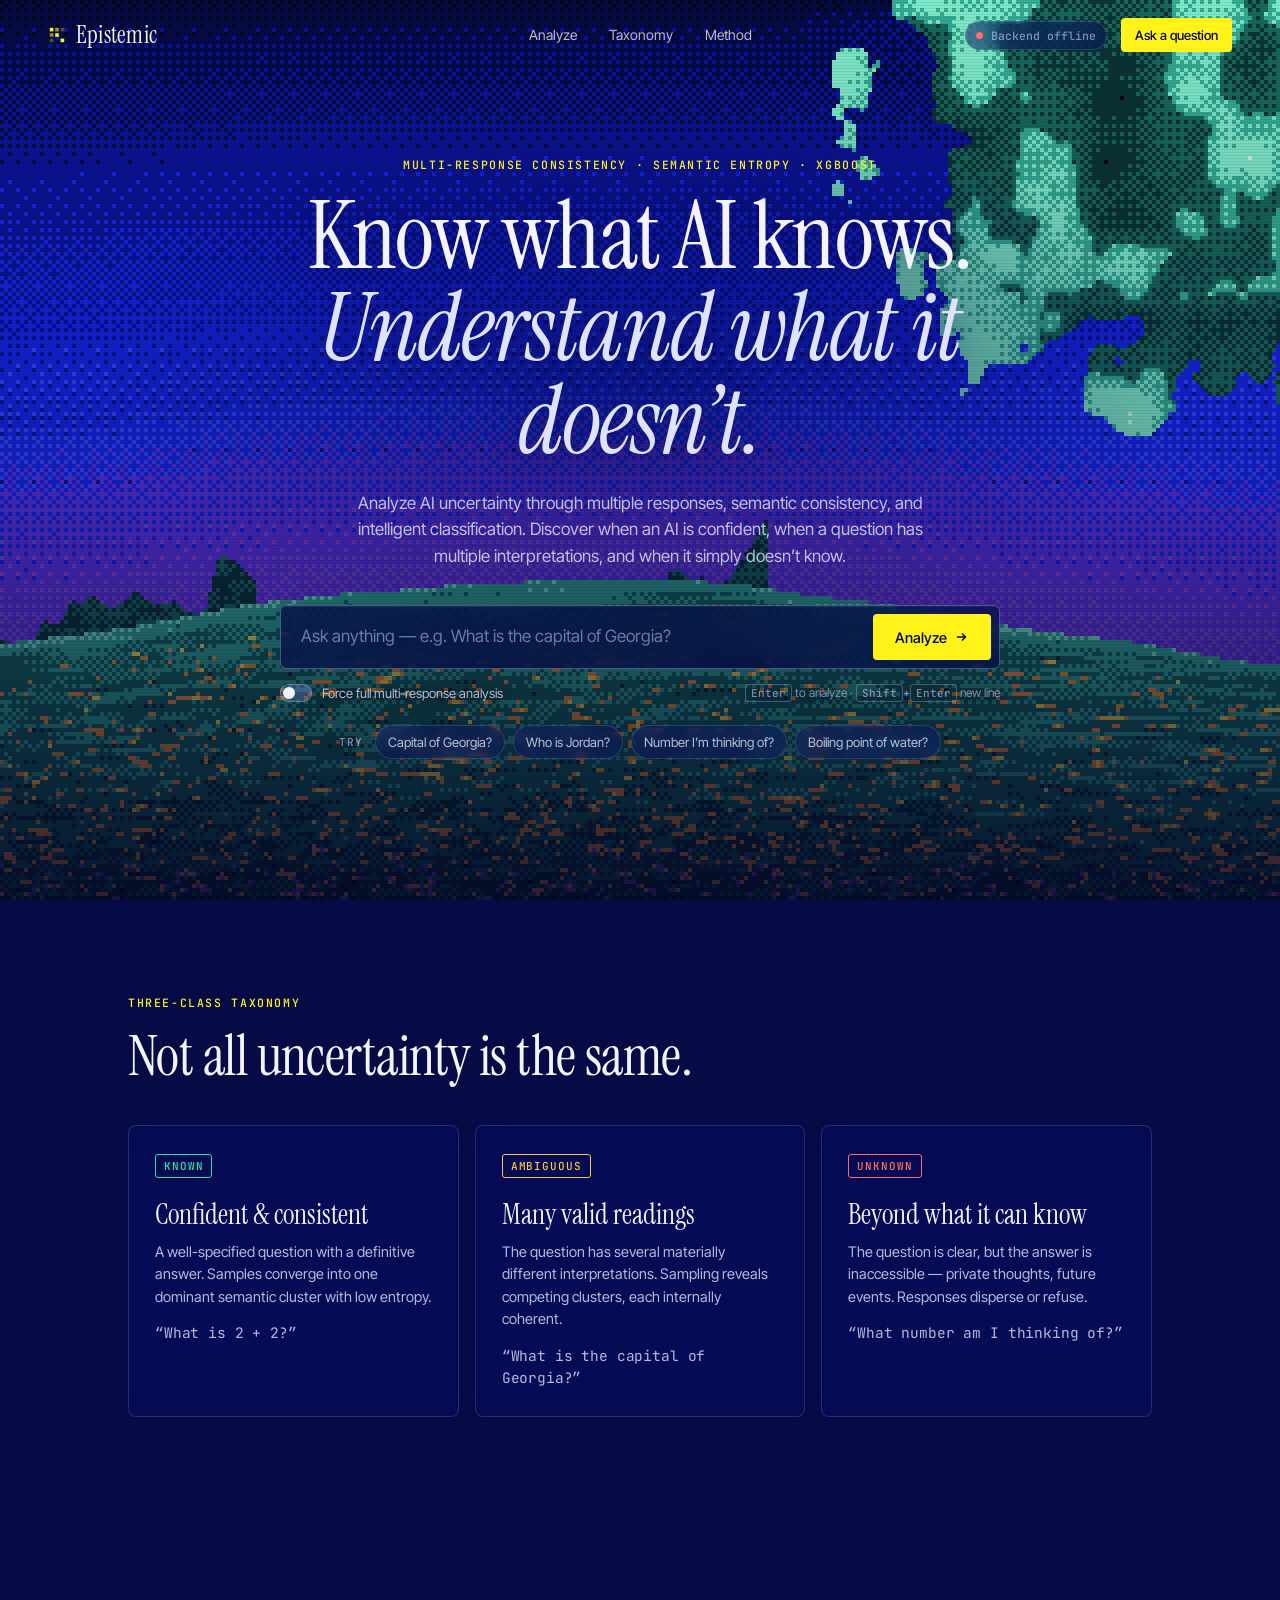
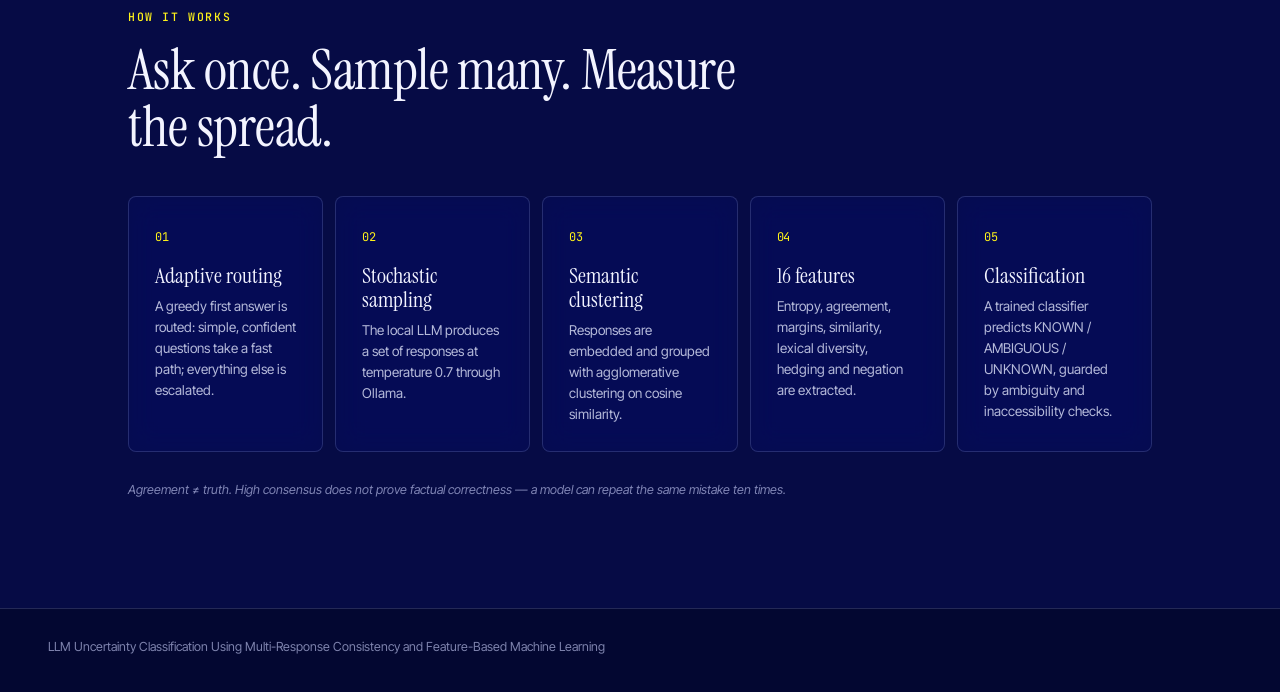
==== webapp/static/index.html @ 3a5dca8c "feat: integrate ML backend with interactive research UI Add a static frontend (webapp/static) and a " ====
<!doctype html>
<html lang="en">
<head>
  <meta charset="utf-8" />
  <meta name="viewport" content="width=device-width, initial-scale=1" />
  <title>Epistemic — LLM Uncertainty Lab</title>
  <meta name="description" content="Classify LLM answers as KNOWN, AMBIGUOUS or UNKNOWN using multi-response consistency and feature-based machine learning." />
  <link rel="preconnect" href="https://fonts.googleapis.com" />
  <link rel="preconnect" href="https://fonts.gstatic.com" crossorigin />
  <link href="https://fonts.googleapis.com/css2?family=Instrument+Serif:ital@0;1&family=Inter+Tight:wght@400;500;600&family=JetBrains+Mono:wght@400;500&display=swap" rel="stylesheet" />
  <link rel="stylesheet" href="styles.css" />
</head>
<body>
  <canvas id="scene" aria-hidden="true"></canvas>
  <div class="scanlines" aria-hidden="true"></div>

  <div class="cursor" aria-hidden="true"><div class="cursor-ring"></div><div class="cursor-dot"></div></div>

  <header class="nav" data-reveal>
    <a class="brand" href="#top" aria-label="Epistemic home">
      <svg viewBox="0 0 20 20" width="18" height="18" aria-hidden="true"><rect x="2" y="2" width="4" height="4"/><rect x="8" y="2" width="4" height="4" opacity=".6"/><rect x="14" y="2" width="4" height="4" opacity=".3"/><rect x="2" y="8" width="4" height="4" opacity=".6"/><rect x="8" y="8" width="4" height="4"/><rect x="2" y="14" width="4" height="4" opacity=".3"/><rect x="14" y="14" width="4" height="4"/></svg>
      Epistemic
    </a>
    <nav class="nav-links" aria-label="Primary">
      <a href="#analyze">Analyze</a>
      <a href="#taxonomy">Taxonomy</a>
      <a href="#method">Method</a>
    </nav>
    <div class="nav-right">
      <span class="status" id="status" role="status" title="Backend status">
        <i class="status-dot"></i><span class="status-text">Checking backend…</span>
      </span>
      <a class="btn btn-yellow btn-sm magnetic" href="#analyze">Ask a question</a>
    </div>
  </header>

  <main id="top">
    <!-- HERO / INPUT -->
    <section class="hero" id="analyze">
      <p class="eyebrow" data-reveal>Multi-response consistency · Semantic entropy · XGBoost</p>
      <h1 class="headline" aria-label="Know what AI knows. Understand what it doesn't.">
        <span class="line"><span class="word">Know</span> <span class="word">what</span> <span class="word">AI</span> <span class="word">knows.</span></span>
        <span class="line"><em class="word">Understand</em> <em class="word">what</em> <em class="word">it</em> <em class="word">doesn’t.</em></span>
      </h1>
      <p class="lede" data-reveal>
        Analyze AI uncertainty through multiple responses, semantic consistency, and intelligent classification.
        Discover when an AI is confident, when a question has multiple interpretations, and when it simply doesn’t know.
      </p>

      <form class="ask" id="ask-form" data-reveal autocomplete="off" novalidate>
        <label for="question" class="sr-only">Your question</label>
        <div class="ask-field">
          <textarea id="question" name="question" rows="1" maxlength="2000"
            placeholder="Ask anything — e.g. What is the capital of Georgia?" required></textarea>
          <button class="btn btn-yellow btn-ask magnetic" id="submit" type="submit">
            <span class="btn-label">Analyze</span>
            <svg viewBox="0 0 16 16" width="14" height="14" aria-hidden="true"><path d="M3 8h9M8.5 4.5 12 8l-3.5 3.5" fill="none" stroke="currentColor" stroke-width="1.6" stroke-linecap="square"/></svg>
          </button>
        </div>
        <div class="ask-meta">
          <label class="toggle" title="Bypass the adaptive fast path and always sample the full response set">
            <input type="checkbox" id="force-multi" />
            <span class="toggle-track"><span class="toggle-thumb"></span></span>
            <span>Force full multi-response analysis</span>
          </label>
          <span class="hint"><kbd>Enter</kbd> to analyze · <kbd>Shift</kbd>+<kbd>Enter</kbd> new line</span>
        </div>
        <div class="examples" aria-label="Example questions">
          <span class="examples-label">Try</span>
          <button type="button" class="chip" data-q="What is the capital of Georgia?">Capital of Georgia?</button>
          <button type="button" class="chip" data-q="Who is Jordan?">Who is Jordan?</button>
          <button type="button" class="chip" data-q="What number am I thinking of right now?">Number I’m thinking of?</button>
          <button type="button" class="chip" data-q="What is the boiling point of water at sea level in Celsius?">Boiling point of water?</button>
        </div>
      </form>
    </section>

    <!-- ANALYSIS STAGE (loading / error / results) -->
    <section class="stage" id="stage" aria-live="polite" hidden>
      <!-- Loading -->
      <div class="panel loading" id="loading" hidden>
        <div class="loading-head">
          <div class="pixel-loader" aria-hidden="true"><i></i><i></i><i></i><i></i><i></i><i></i><i></i><i></i><i></i></div>
          <div>
            <p class="mono small muted">Running pipeline</p>
            <p class="loading-q" id="loading-q"></p>
          </div>
          <p class="timer mono" id="timer">0.0s</p>
        </div>
        <ol class="steps" id="steps">
          <li>Generating responses</li>
          <li>Analyzing semantic consistency</li>
          <li>Identifying response clusters</li>
          <li>Evaluating uncertainty</li>
        </ol>
        <p class="mono small muted note">These stages are illustrative — the backend runs the whole pipeline as a single request and reports back once it finishes.</p>
      </div>

      <!-- Error -->
      <div class="panel error" id="error" hidden role="alert">
        <p class="eyebrow coral">Pipeline could not complete</p>
        <h3 id="error-title">Something went wrong</h3>
        <pre class="error-msg mono" id="error-msg"></pre>
        <p class="muted small" id="error-help"></p>
        <button class="btn btn-ghost" id="error-retry" type="button">Try again</button>
      </div>

      <!-- Results -->
      <div class="results" id="results" hidden></div>
    </section>

    <!-- TAXONOMY -->
    <section class="section" id="taxonomy">
      <header class="section-head" data-reveal>
        <p class="eyebrow">Three-class taxonomy</p>
        <h2>Not all uncertainty is the same.</h2>
      </header>
      <div class="tax-grid">
        <article class="card tax tax-known" data-reveal>
          <span class="badge">KNOWN</span>
          <h3>Confident & consistent</h3>
          <p>A well-specified question with a definitive answer. Samples converge into one dominant semantic cluster with low entropy.</p>
          <p class="mono small muted">“What is 2 + 2?”</p>
        </article>
        <article class="card tax tax-ambiguous" data-reveal>
          <span class="badge">AMBIGUOUS</span>
          <h3>Many valid readings</h3>
          <p>The question has several materially different interpretations. Sampling reveals competing clusters, each internally coherent.</p>
          <p class="mono small muted">“What is the capital of Georgia?”</p>
        </article>
        <article class="card tax tax-unknown" data-reveal>
          <span class="badge">UNKNOWN</span>
          <h3>Beyond what it can know</h3>
          <p>The question is clear, but the answer is inaccessible — private thoughts, future events. Responses disperse or refuse.</p>
          <p class="mono small muted">“What number am I thinking of?”</p>
        </article>
      </div>
    </section>

    <!-- METHOD -->
    <section class="section" id="method">
      <header class="section-head" data-reveal>
        <p class="eyebrow">How it works</p>
        <h2>Ask once. Sample many. Measure the spread.</h2>
      </header>
      <ol class="method">
        <li class="card" data-reveal><span class="mono n">01</span><h3>Adaptive routing</h3><p>A greedy first answer is routed: simple, confident questions take a fast path; everything else is escalated.</p></li>
        <li class="card" data-reveal><span class="mono n">02</span><h3>Stochastic sampling</h3><p>The local LLM produces a set of responses at temperature 0.7 through Ollama.</p></li>
        <li class="card" data-reveal><span class="mono n">03</span><h3>Semantic clustering</h3><p>Responses are embedded and grouped with agglomerative clustering on cosine similarity.</p></li>
        <li class="card" data-reveal><span class="mono n">04</span><h3>16 features</h3><p>Entropy, agreement, margins, similarity, lexical diversity, hedging and negation are extracted.</p></li>
        <li class="card" data-reveal><span class="mono n">05</span><h3>Classification</h3><p>A trained classifier predicts KNOWN / AMBIGUOUS / UNKNOWN, guarded by ambiguity and inaccessibility checks.</p></li>
      </ol>
      <p class="caveat muted small" data-reveal>Agreement ≠ truth. High consensus does not prove factual correctness — a model can repeat the same mistake ten times.</p>
    </section>
  </main>

  <footer class="footer">
    <span>LLM Uncertainty Classification Using Multi-Response Consistency and Feature-Based Machine Learning</span>
    <span class="mono small" id="footer-model"></span>
  </footer>

  <template id="tpl-response">
    <article class="card response">
      <header>
        <span class="mono small r-idx"></span>
        <span class="r-tags"></span>
        <span class="mono small muted r-meta"></span>
      </header>
      <p class="r-text"></p>
    </article>
  </template>

  <script src="app.js" defer></script>
</body>
</html>
---- webapp/static/styles.css ----
/* ==========================================================================
   Epistemic — electric-blue / dithered UI for the uncertainty pipeline
   ========================================================================== */
:root {
  --navy-950: #030526;
  --navy-900: #060b45;
  --navy-800: #0a128a;
  --blue: #1626e6;
  --blue-bright: #3447ff;
  --violet: #5a33e0;
  --yellow: #fff31a;
  --yellow-deep: #e9dc00;
  --ink: #f3f4ff;
  --ink-soft: rgba(232, 236, 255, 0.78);
  --muted: rgba(208, 214, 255, 0.6);
  --line: rgba(190, 200, 255, 0.18);
  --line-strong: rgba(190, 200, 255, 0.34);
  --glass: rgba(8, 14, 92, 0.48);
  --glass-strong: rgba(6, 10, 70, 0.72);

  --known: #2fe3a1;
  --ambiguous: #ffc53d;
  --unknown: #ff6f61;

  --serif: "Instrument Serif", "Iowan Old Style", Georgia, serif;
  --sans: "Inter Tight", ui-sans-serif, system-ui, -apple-system, sans-serif;
  --mono: "JetBrains Mono", ui-monospace, SFMono-Regular, Menlo, monospace;

  --ease: cubic-bezier(0.22, 1, 0.36, 1);
  --radius: 4px;
  --gutter: clamp(16px, 4vw, 48px);
  --maxw: 1120px;
}

*, *::before, *::after { box-sizing: border-box; }
html { scroll-behavior: smooth; -webkit-text-size-adjust: 100%; }
body {
  margin: 0;
  min-height: 100vh;
  background: var(--navy-900);
  color: var(--ink);
  font: 400 16px/1.55 var(--sans);
  -webkit-font-smoothing: antialiased;
  overflow-x: hidden;
}
::selection { background: var(--yellow); color: var(--navy-950); }
a { color: inherit; }
button { font: inherit; color: inherit; }
.sr-only { position: absolute; width: 1px; height: 1px; overflow: hidden; clip: rect(0 0 0 0); white-space: nowrap; }
.mono { font-family: var(--mono); letter-spacing: -0.01em; }
.small { font-size: 12.5px; }
.muted { color: var(--muted); }
kbd { font: 500 11px var(--mono); padding: 1px 5px; border: 1px solid var(--line-strong); border-radius: 3px; }
:focus-visible { outline: 2px solid var(--yellow); outline-offset: 3px; }

/* ---------- Background scene ---------- */
#scene {
  position: fixed; inset: 0; width: 100%; height: 100%;
  z-index: -2; image-rendering: pixelated; image-rendering: crisp-edges;
  background: var(--navy-900);
}
.scanlines {
  position: fixed; inset: 0; z-index: -1; pointer-events: none;
  background:
    radial-gradient(ellipse 60% 45% at 50% 42%, rgba(4, 7, 60, 0.42), transparent 70%),
    linear-gradient(180deg, rgba(3, 5, 38, 0) 0%, rgba(3, 5, 38, 0.25) 55%, rgba(3, 5, 38, 0.82) 100%),
    repeating-linear-gradient(0deg, rgba(0, 0, 0, 0.07) 0 1px, transparent 1px 3px);
}

/* ---------- Nav ---------- */
.nav {
  position: sticky; top: 0; z-index: 20;
  display: grid; grid-template-columns: 1fr auto 1fr; align-items: center; gap: 16px;
  padding: 18px var(--gutter);
  transition: background 0.4s var(--ease), backdrop-filter 0.4s var(--ease), border-color 0.4s;
  border-bottom: 1px solid transparent;
}
.nav.scrolled { background: rgba(5, 9, 60, 0.6); backdrop-filter: blur(14px) saturate(1.2); border-color: var(--line); }
.brand { display: inline-flex; align-items: center; gap: 10px; font: 400 24px/1 var(--serif); text-decoration: none; letter-spacing: 0.01em; }
.brand svg { fill: var(--yellow); }
.nav-links { display: flex; gap: 32px; font-size: 14px; }
.nav-links a { position: relative; text-decoration: none; color: var(--ink-soft); padding: 4px 0; transition: color 0.25s; }
.nav-links a::after {
  content: ""; position: absolute; left: 0; right: 0; bottom: -2px; height: 1px; background: var(--yellow);
  transform: scaleX(0); transform-origin: right; transition: transform 0.45s var(--ease);
}
.nav-links a:hover { color: var(--ink); }
.nav-links a:hover::after { transform: scaleX(1); transform-origin: left; }
.nav-right { display: flex; justify-content: flex-end; align-items: center; gap: 14px; }

.status { display: inline-flex; align-items: center; gap: 8px; font: 500 11.5px var(--mono); color: var(--muted); padding: 6px 10px; border: 1px solid var(--line); border-radius: 999px; background: var(--glass); backdrop-filter: blur(8px); white-space: nowrap; }
.status-dot { width: 7px; height: 7px; border-radius: 50%; background: var(--muted); box-shadow: 0 0 0 0 currentColor; }
.status.ok .status-dot { background: var(--known); animation: pulse 2.4s infinite; color: var(--known); }
.status.bad .status-dot { background: var(--unknown); }
.status.ok { color: var(--ink-soft); }
@keyframes pulse { 0% { box-shadow: 0 0 0 0 rgba(47, 227, 161, 0.55); } 70%, 100% { box-shadow: 0 0 0 7px rgba(47, 227, 161, 0); } }

/* ---------- Buttons ---------- */
.btn {
  --mx: 0px; --my: 0px;
  display: inline-flex; align-items: center; justify-content: center; gap: 8px;
  height: 44px; padding: 0 20px; border: 0; border-radius: var(--radius);
  font: 500 14.5px var(--sans); text-decoration: none; cursor: pointer; white-space: nowrap;
  transform: translate(var(--mx), var(--my));
  transition: transform 0.35s var(--ease), box-shadow 0.35s var(--ease), background 0.25s, filter 0.25s, color 0.25s;
}
.btn-sm { height: 34px; padding: 0 14px; font-size: 13px; }
.btn-yellow { background: var(--yellow); color: var(--navy-950); box-shadow: 0 0 0 0 rgba(255, 243, 26, 0); }
.btn-yellow:hover { box-shadow: 0 0 0 4px rgba(255, 243, 26, 0.16), 0 10px 40px -8px rgba(255, 243, 26, 0.55); filter: brightness(1.04); }
.btn-yellow:active { transform: translate(var(--mx), var(--my)) scale(0.97); filter: brightness(0.95); }
.btn-ghost { background: rgba(110, 120, 255, 0.28); color: var(--ink); border: 1px solid var(--line-strong); backdrop-filter: blur(6px); }
.btn-ghost:hover { background: rgba(130, 140, 255, 0.42); border-color: rgba(255, 255, 255, 0.5); }
.btn-ghost:active { transform: scale(0.97); }
.btn[disabled] { cursor: progress; filter: saturate(0.4) brightness(0.85); }
.btn svg { transition: transform 0.35s var(--ease); }
.btn:hover svg { transform: translateX(3px); }

/* ---------- Hero ---------- */
main { position: relative; }
.hero {
  min-height: calc(100svh - 72px);
  display: flex; flex-direction: column; align-items: center; justify-content: center;
  text-align: center; padding: 6vh var(--gutter) 12vh; scroll-margin-top: 80px;
  transition: min-height 0.8s var(--ease), padding 0.8s var(--ease);
}
.hero.compact { min-height: 0; padding-top: 5vh; padding-bottom: 32px; }
.eyebrow { font: 500 11.5px var(--mono); text-transform: uppercase; letter-spacing: 0.14em; color: var(--yellow); margin: 0 0 18px; }
.eyebrow.coral { color: var(--unknown); }
.headline {
  font: 400 clamp(44px, 7.4vw, 96px)/0.98 var(--serif);
  letter-spacing: -0.015em; margin: 0 0 22px; max-width: 17ch;
  text-shadow: 0 2px 30px rgba(3, 5, 60, 0.45);
}
.headline .line { display: block; }
.headline em { font-style: italic; color: #dfe3ff; }
.headline .word { display: inline-block; opacity: 0; transform: translateY(0.4em); filter: blur(8px); }
.ready .headline .word { animation: word-in 1s var(--ease) forwards; animation-delay: calc(var(--i) * 70ms + 120ms); }
@keyframes word-in { to { opacity: 1; transform: none; filter: blur(0); } }
.lede { max-width: 600px; margin: 0 auto 36px; color: var(--ink-soft); font-size: clamp(15px, 1.5vw, 17px); text-wrap: pretty; }

[data-reveal] { opacity: 0; transform: translateY(18px); transition: opacity 0.9s var(--ease), transform 0.9s var(--ease); }
[data-reveal].in { opacity: 1; transform: none; }

/* ---------- Ask form ---------- */
.ask { width: 100%; max-width: 720px; }
.ask-field {
  position: relative; display: flex; align-items: flex-end; gap: 8px;
  padding: 8px 8px 8px 20px;
  background: var(--glass-strong);
  border: 1px solid var(--line-strong); border-radius: 6px;
  backdrop-filter: blur(16px) saturate(1.3);
  box-shadow: 0 30px 80px -30px rgba(0, 0, 30, 0.8), inset 0 1px 0 rgba(255, 255, 255, 0.06);
  transition: border-color 0.35s var(--ease), box-shadow 0.45s var(--ease), transform 0.45s var(--ease);
}
.ask-field::before {
  content: ""; position: absolute; inset: -1px; border-radius: 7px; pointer-events: none;
  background: linear-gradient(120deg, rgba(255, 243, 26, 0.75), rgba(120, 140, 255, 0.5) 40%, transparent 70%);
  -webkit-mask: linear-gradient(#000 0 0) content-box, linear-gradient(#000 0 0); -webkit-mask-composite: xor; mask-composite: exclude;
  padding: 1px; opacity: 0; transition: opacity 0.45s var(--ease);
}
.ask-field:hover { border-color: rgba(220, 225, 255, 0.5); }
.ask-field:focus-within { border-color: transparent; box-shadow: 0 0 0 6px rgba(255, 243, 26, 0.08), 0 30px 90px -24px rgba(30, 50, 255, 0.7); }
.ask-field:focus-within::before { opacity: 1; }
.ask.busy .ask-field { transform: scale(0.985); }
.ask.busy .ask-field::before { opacity: 1; animation: sweep 1.6s linear infinite; background-size: 200% 100%; }
@keyframes sweep { to { background-position: -200% 0; } }

textarea#question {
  flex: 1; min-height: 44px; max-height: 200px; resize: none; padding: 11px 0;
  background: transparent; border: 0; outline: none; color: var(--ink);
  font: 400 17px/1.4 var(--sans); text-align: left;
}
textarea#question::placeholder { color: rgba(210, 216, 255, 0.5); }
textarea#question:focus-visible { outline: none; }
.btn-ask { height: 46px; padding: 0 22px; flex-shrink: 0; }
.btn-ask.loading .btn-label::after { content: "…"; }

.ask-meta, .examples { text-shadow: 0 1px 8px rgba(3, 5, 38, 0.9); }
.ask-meta { display: flex; justify-content: space-between; align-items: center; gap: 16px; margin-top: 14px; font-size: 13px; color: var(--muted); flex-wrap: wrap; }
.hint { font-size: 12px; }
.toggle { display: inline-flex; align-items: center; gap: 10px; cursor: pointer; user-select: none; color: var(--ink-soft); }
.toggle input { position: absolute; opacity: 0; pointer-events: none; }
.toggle-track { width: 32px; height: 18px; border-radius: 999px; background: rgba(150, 160, 255, 0.25); border: 1px solid var(--line-strong); position: relative; transition: background 0.3s; }
.toggle-thumb { position: absolute; top: 2px; left: 2px; width: 12px; height: 12px; border-radius: 50%; background: var(--ink); transition: transform 0.35s var(--ease), background 0.3s; }
.toggle input:checked + .toggle-track { background: rgba(255, 243, 26, 0.3); }
.toggle input:checked + .toggle-track .toggle-thumb { transform: translateX(14px); background: var(--yellow); }
.toggle input:focus-visible + .toggle-track { outline: 2px solid var(--yellow); outline-offset: 2px; }

.examples { display: flex; flex-wrap: wrap; gap: 8px; justify-content: center; align-items: center; margin-top: 22px; }
.examples-label { font: 500 11px var(--mono); text-transform: uppercase; letter-spacing: 0.12em; color: var(--muted); margin-right: 4px; }
.chip {
  border: 1px solid var(--line); background: rgba(10, 18, 110, 0.4); color: var(--ink-soft);
  padding: 6px 12px; border-radius: 999px; font-size: 13px; cursor: pointer; backdrop-filter: blur(6px);
  transition: border-color 0.25s, background 0.25s, color 0.25s, transform 0.35s var(--ease);
}
.chip:hover { border-color: var(--yellow); color: var(--ink); background: rgba(255, 243, 26, 0.08); transform: translateY(-2px); }
.chip:active { transform: translateY(0) scale(0.97); }

/* ---------- Stage ---------- */
.stage { max-width: var(--maxw); margin: 0 auto; padding: 0 var(--gutter) 96px; scroll-margin-top: 90px; }
.panel {
  background: var(--glass-strong); border: 1px solid var(--line); border-radius: 8px;
  backdrop-filter: blur(18px) saturate(1.2); padding: clamp(20px, 3vw, 32px);
  animation: rise 0.7s var(--ease) both;
}
@keyframes rise { from { opacity: 0; transform: translateY(24px) scale(0.99); } to { opacity: 1; transform: none; } }

.loading-head { display: grid; grid-template-columns: auto 1fr auto; gap: 20px; align-items: center; }
.loading-head p { margin: 0; }
.loading-q { font: 400 clamp(20px, 2.4vw, 28px)/1.2 var(--serif); margin-top: 4px !important; overflow-wrap: anywhere; }
.timer { font-size: 20px; color: var(--yellow); font-variant-numeric: tabular-nums; }
.pixel-loader { display: grid; grid-template-columns: repeat(3, 10px); gap: 3px; }
.pixel-loader i { width: 10px; height: 10px; background: var(--yellow); animation: px 1.2s steps(2) infinite; }
.pixel-loader i:nth-child(2n) { animation-delay: 0.15s; background: var(--blue-bright); }
.pixel-loader i:nth-child(3n) { animation-delay: 0.3s; }
.pixel-loader i:nth-child(5) { animation-delay: 0.45s; background: var(--ink); }
@keyframes px { 0%, 100% { opacity: 1; } 50% { opacity: 0.15; } }
.steps { list-style: none; padding: 0; margin: 28px 0 18px; display: grid; gap: 10px; counter-reset: s; }
.steps li {
  position: relative; display: flex; align-items: center; gap: 12px; padding: 12px 14px;
  border: 1px solid var(--line); border-radius: var(--radius); color: var(--muted); font-size: 14.5px;
  transition: color 0.4s, border-color 0.4s, background 0.4s;
  overflow: hidden;
}
.steps li::before { counter-increment: s; content: "0" counter(s); font: 500 11px var(--mono); color: var(--muted); }
.steps li.active { color: var(--ink); border-color: rgba(255, 243, 26, 0.45); background: rgba(255, 243, 26, 0.05); }
.steps li.active::after {
  content: ""; position: absolute; left: 0; bottom: 0; height: 2px; width: 40%;
  background: linear-gradient(90deg, transparent, var(--yellow), transparent); animation: scan 1.4s var(--ease) infinite;
}
.steps li.seen { color: var(--ink-soft); }
@keyframes scan { from { transform: translateX(-100%); } to { transform: translateX(260%); } }
.note { margin: 0; }

.error h3 { font: 400 32px/1.1 var(--serif); margin: 0 0 14px; }
.error-msg { white-space: pre-wrap; overflow-wrap: anywhere; background: rgba(255, 111, 97, 0.08); border: 1px solid rgba(255, 111, 97, 0.3); border-radius: var(--radius); padding: 14px; font-size: 13px; color: #ffd3ce; margin: 0 0 14px; }

/* ---------- Results ---------- */
.results { display: grid; gap: 18px; }
.results > * { animation: rise 0.8s var(--ease) both; animation-delay: calc(var(--d, 0) * 90ms); }
.card {
  position: relative; background: var(--glass); border: 1px solid var(--line); border-radius: 8px;
  backdrop-filter: blur(14px) saturate(1.2); padding: clamp(18px, 2.4vw, 26px);
  transition: transform 0.45s var(--ease), border-color 0.35s, background 0.35s, box-shadow 0.45s var(--ease);
}
.card:hover { transform: translateY(-3px); border-color: var(--line-strong); background: rgba(14, 22, 120, 0.55); box-shadow: 0 24px 60px -30px rgba(0, 0, 40, 0.9), 0 0 0 1px rgba(255, 255, 255, 0.02); }
.card h4, .block-title { font: 500 11.5px var(--mono); text-transform: uppercase; letter-spacing: 0.12em; color: var(--muted); margin: 0 0 14px; display: flex; justify-content: space-between; gap: 12px; }

.verdict {
  --c: var(--ink);
  display: grid; grid-template-columns: minmax(0, 1.25fr) minmax(0, 1fr); gap: 0; padding: 0; overflow: hidden;
  border-color: color-mix(in srgb, var(--c) 45%, transparent);
  background: linear-gradient(135deg, color-mix(in srgb, var(--c) 14%, rgba(6, 10, 70, 0.78)), rgba(6, 10, 70, 0.7) 60%);
}
.verdict:hover { border-color: color-mix(in srgb, var(--c) 75%, transparent); box-shadow: 0 30px 80px -40px color-mix(in srgb, var(--c) 60%, transparent); }
.verdict.KNOWN { --c: var(--known); }
.verdict.AMBIGUOUS { --c: var(--ambiguous); }
.verdict.UNKNOWN { --c: var(--unknown); }
.verdict-main { padding: clamp(22px, 3vw, 36px); border-right: 1px solid var(--line); }
.verdict-q { font: 400 clamp(20px, 2.2vw, 26px)/1.25 var(--serif); margin: 6px 0 26px; color: var(--ink-soft); overflow-wrap: anywhere; }
.verdict-label { display: flex; align-items: baseline; gap: 16px; flex-wrap: wrap; }
.verdict-label .lbl {
  font: 400 clamp(52px, 7vw, 88px)/0.9 var(--serif); color: var(--c); letter-spacing: -0.01em;
  text-shadow: 0 0 40px color-mix(in srgb, var(--c) 40%, transparent);
}
.verdict-label .conf { font: 500 14px var(--mono); color: var(--ink-soft); }
.verdict-sub { margin: 14px 0 0; color: var(--ink-soft); font-size: 14.5px; max-width: 52ch; }
.verdict-side { padding: clamp(22px, 3vw, 36px); display: flex; flex-direction: column; gap: 18px; justify-content: space-between; }
.kv { display: grid; grid-template-columns: auto 1fr; gap: 8px 18px; margin: 0; font-size: 13px; }
.kv dt { color: var(--muted); font-family: var(--mono); font-size: 11.5px; text-transform: uppercase; letter-spacing: 0.08em; padding-top: 2px; }
.kv dd { margin: 0; text-align: right; overflow-wrap: anywhere; font-family: var(--mono); font-size: 12.5px; }
.evidence summary { cursor: pointer; color: var(--muted); list-style: none; transition: color 0.25s; }
.evidence summary::before { content: "+ "; color: var(--yellow); }
.evidence[open] summary::before { content: "− "; }
.evidence summary:hover { color: var(--ink); }
.evidence code { display: block; margin-top: 10px; padding: 10px 12px; border: 1px solid var(--line); border-radius: var(--radius); background: rgba(0, 0, 20, 0.3); color: var(--ink-soft); overflow-wrap: anywhere; white-space: pre-wrap; }
.prob { display: grid; gap: 8px; }
.prob-row { display: grid; grid-template-columns: 92px 1fr 52px; align-items: center; gap: 10px; font: 500 11.5px var(--mono); }
.prob-bar { height: 6px; background: rgba(255, 255, 255, 0.08); border-radius: 1px; overflow: hidden; }
.prob-bar i { display: block; height: 100%; width: 0; transition: width 1.2s var(--ease); }
.prob-row .v { text-align: right; color: var(--ink-soft); }

.badge { display: inline-flex; align-items: center; gap: 6px; font: 500 11px var(--mono); letter-spacing: 0.08em; padding: 4px 8px; border-radius: 3px; border: 1px solid currentColor; }
.tag { display: inline-block; font: 500 10.5px var(--mono); letter-spacing: 0.06em; padding: 2px 7px; border-radius: 3px; background: rgba(255, 255, 255, 0.08); color: var(--ink-soft); text-transform: uppercase; }
.tag.y { background: rgba(255, 243, 26, 0.14); color: var(--yellow); }

.answer p { margin: 0; font-size: clamp(16px, 1.5vw, 18px); line-height: 1.65; white-space: pre-wrap; overflow-wrap: anywhere; }
.answer .reason { margin-top: 18px; padding-top: 16px; border-top: 1px dashed var(--line-strong); font-size: 14px; color: var(--ink-soft); }
.notice { display: flex; gap: 14px; align-items: flex-start; justify-content: space-between; flex-wrap: wrap; font-size: 14px; color: var(--ink-soft); border-style: dashed; }
.notice p { margin: 0; max-width: 70ch; }

.metrics { display: grid; grid-template-columns: repeat(4, minmax(0, 1fr)); gap: 12px; }
.metric { padding: 18px; }
.metric .m-label { font: 500 11px var(--mono); color: var(--muted); text-transform: uppercase; letter-spacing: 0.08em; }
.metric .m-value { font: 400 clamp(30px, 3.2vw, 40px)/1 var(--serif); margin: 12px 0 8px; font-variant-numeric: tabular-nums; }
.metric .m-value small { font: 500 12px var(--mono); color: var(--muted); margin-left: 4px; }
.metric .m-desc { font-size: 12.5px; color: var(--muted); margin: 0; }
.metric .m-bar { height: 3px; background: rgba(255, 255, 255, 0.08); margin-top: 12px; }
.metric .m-bar i { display: block; height: 100%; width: 0; background: var(--yellow); transition: width 1.3s var(--ease); }

.two-col { display: grid; grid-template-columns: minmax(0, 1fr) minmax(0, 1fr); gap: 18px; }

.clusters-bar { display: flex; height: 34px; gap: 3px; margin-bottom: 16px; }
.clusters-bar span {
  flex-grow: 0; flex-basis: 0; min-width: 4px; display: grid; place-items: center;
  font: 500 11px var(--mono); color: var(--navy-950); border-radius: 2px;
  transition: flex-grow 1.2s var(--ease), filter 0.25s; overflow: hidden;
}
.clusters-bar span:hover { filter: brightness(1.15); }
.cluster-legend { list-style: none; margin: 0; padding: 0; display: grid; gap: 8px; font-size: 13px; }
.cluster-legend li { display: grid; grid-template-columns: 12px 1fr auto; gap: 10px; align-items: center; }
.cluster-legend .sw { width: 10px; height: 10px; }
.cluster-legend .n { font-family: var(--mono); color: var(--ink-soft); }

.features { width: 100%; border-collapse: collapse; font-size: 13px; }
.features th, .features td { text-align: left; padding: 8px 0; border-bottom: 1px solid var(--line); vertical-align: middle; }
.features th { font: 500 11px var(--mono); text-transform: uppercase; color: var(--muted); letter-spacing: 0.08em; }
.features td.v { text-align: right; font-family: var(--mono); font-variant-numeric: tabular-nums; width: 90px; }
.features td.b { width: 34%; padding-left: 14px; }
.features tr { transition: background 0.2s; }
.features tbody tr:hover { background: rgba(255, 255, 255, 0.04); }
.fbar { height: 4px; background: rgba(255, 255, 255, 0.07); }
.fbar i { display: block; height: 100%; width: 0; background: linear-gradient(90deg, var(--blue-bright), var(--yellow)); transition: width 1.2s var(--ease); }
.fname { font-family: var(--mono); font-size: 12.5px; }
.fgroup { font-size: 11px; color: var(--muted); display: block; }

.responses-head { display: flex; justify-content: space-between; align-items: baseline; gap: 12px; flex-wrap: wrap; margin: 12px 0 2px; }
.responses-head h3 { font: 400 30px/1.1 var(--serif); margin: 0; }
.response-filter { display: flex; gap: 6px; flex-wrap: wrap; }
.response-filter button { border: 1px solid var(--line); background: transparent; border-radius: 999px; padding: 4px 10px; font: 500 11.5px var(--mono); color: var(--ink-soft); cursor: pointer; transition: all 0.25s; }
.response-filter button:hover { border-color: var(--line-strong); color: var(--ink); }
.response-filter button[aria-pressed="true"] { background: var(--yellow); color: var(--navy-950); border-color: var(--yellow); }
.responses { display: grid; grid-template-columns: repeat(2, minmax(0, 1fr)); gap: 12px; }
.response { --cc: var(--ink); border-left: 3px solid var(--cc); padding: 16px 18px; }
.response header { display: flex; gap: 10px; align-items: center; margin-bottom: 10px; flex-wrap: wrap; }
.response .r-meta { margin-left: auto; }
.response .r-text { margin: 0; font-size: 14.5px; line-height: 1.6; color: var(--ink-soft); white-space: pre-wrap; overflow-wrap: anywhere; }
.response.hidden { display: none; }
.response.enter { animation: rise 0.6s var(--ease) both; animation-delay: calc(var(--i, 0) * 60ms); }

.actions { display: flex; gap: 10px; flex-wrap: wrap; justify-content: center; padding-top: 8px; }

/* ---------- Sections ---------- */
.section { max-width: var(--maxw); margin: 0 auto; padding: 96px var(--gutter); scroll-margin-top: 60px; }
.section-head { margin-bottom: 40px; max-width: 640px; }
.section-head h2 { font: 400 clamp(34px, 4.6vw, 56px)/1.02 var(--serif); margin: 0; letter-spacing: -0.01em; }
.tax-grid { display: grid; grid-template-columns: repeat(3, minmax(0, 1fr)); gap: 16px; }
.tax { --c: var(--ink); }
.tax .badge { color: var(--c); }
.tax h3 { font: 400 28px/1.1 var(--serif); margin: 22px 0 10px; }
.tax p { margin: 0 0 14px; color: var(--ink-soft); font-size: 14.5px; }
.tax p.mono { margin: 0; }
.tax-known { --c: var(--known); }
.tax-ambiguous { --c: var(--ambiguous); }
.tax-unknown { --c: var(--unknown); }
.tax:hover { border-color: color-mix(in srgb, var(--c) 60%, transparent); background: color-mix(in srgb, var(--c) 8%, rgba(8, 14, 92, 0.55)); box-shadow: 0 24px 70px -36px color-mix(in srgb, var(--c) 70%, transparent); }

.method { list-style: none; padding: 0; margin: 0; display: grid; grid-template-columns: repeat(5, minmax(0, 1fr)); gap: 12px; }
.method .n { color: var(--yellow); font-size: 12px; }
.method h3 { font: 400 22px/1.1 var(--serif); margin: 16px 0 8px; }
.method p { margin: 0; font-size: 13.5px; color: var(--ink-soft); }
.caveat { margin-top: 28px; font-style: italic; }

.footer { display: flex; justify-content: space-between; gap: 16px; flex-wrap: wrap; padding: 28px var(--gutter) 36px; border-top: 1px solid var(--line); font-size: 12.5px; color: var(--muted); background: rgba(3, 5, 38, 0.6); }

/* ---------- Custom cursor ---------- */
.cursor { display: none; }
.has-cursor .cursor { display: block; position: fixed; inset: 0; pointer-events: none; z-index: 1000; }
.has-cursor body, .has-cursor a, .has-cursor button, .has-cursor label, .has-cursor .card { cursor: none; }
.has-cursor textarea, .has-cursor input[type="text"] { cursor: text; }
.cursor-dot, .cursor-ring { position: fixed; left: 0; top: 0; will-change: transform; pointer-events: none; }
.cursor-dot { width: 6px; height: 6px; margin: -3px 0 0 -3px; background: var(--yellow); transition: opacity 0.2s, width 0.25s, height 0.25s; }
.cursor-ring {
  width: 34px; height: 34px; margin: -17px 0 0 -17px; border: 1px solid rgba(255, 255, 255, 0.55); border-radius: 50%;
  transition: width 0.35s var(--ease), height 0.35s var(--ease), margin 0.35s var(--ease), border-radius 0.35s var(--ease), border-color 0.3s, background 0.3s, opacity 0.3s;
}
.cursor.is-link .cursor-ring { width: 54px; height: 54px; margin: -27px 0 0 -27px; border-color: var(--yellow); background: rgba(255, 243, 26, 0.08); }
.cursor.is-link .cursor-dot { opacity: 0; }
.cursor.is-card .cursor-ring { width: 46px; height: 46px; margin: -23px 0 0 -23px; border-color: rgba(255, 255, 255, 0.3); border-style: dashed; }
.cursor.is-text .cursor-ring { width: 4px; height: 30px; margin: -15px 0 0 -2px; border-radius: 1px; border-color: transparent; background: rgba(255, 243, 26, 0.45); }
.cursor.is-text .cursor-dot { opacity: 0; }
.cursor.is-down .cursor-ring { width: 24px; height: 24px; margin: -12px 0 0 -12px; }
.cursor.is-hidden { opacity: 0; }

/* ---------- Responsive ---------- */
@media (max-width: 1024px) {
  .method { grid-template-columns: repeat(3, minmax(0, 1fr)); }
  .metrics { grid-template-columns: repeat(2, minmax(0, 1fr)); }
}
@media (max-width: 860px) {
  .nav { grid-template-columns: 1fr auto; }
  .nav-links { display: none; }
  .verdict { grid-template-columns: 1fr; }
  .verdict-main { border-right: 0; border-bottom: 1px solid var(--line); }
  .two-col, .tax-grid, .responses { grid-template-columns: 1fr; }
  .method { grid-template-columns: repeat(2, minmax(0, 1fr)); }
}
@media (max-width: 560px) {
  .status .status-text { display: none; }
  .status { padding: 8px; }
  .nav .btn-sm { display: none; }
  .ask-field { flex-direction: column; align-items: stretch; padding: 10px; }
  textarea#question { padding: 8px 6px; }
  .btn-ask { width: 100%; }
  .hint { display: none; }
  .eyebrow { letter-spacing: 0.08em; font-size: 10.5px; }
  .metrics, .method { grid-template-columns: 1fr; }
  .loading-head { grid-template-columns: auto 1fr; }
  .timer { grid-column: 1 / -1; }
  .features td.b { display: none; }
}

@media (prefers-reduced-motion: reduce) {
  html { scroll-behavior: auto; }
  *, *::before, *::after { animation-duration: 0.01ms !important; animation-iteration-count: 1 !important; transition-duration: 0.01ms !important; }
  .headline .word, [data-reveal] { opacity: 1; transform: none; filter: none; }
}
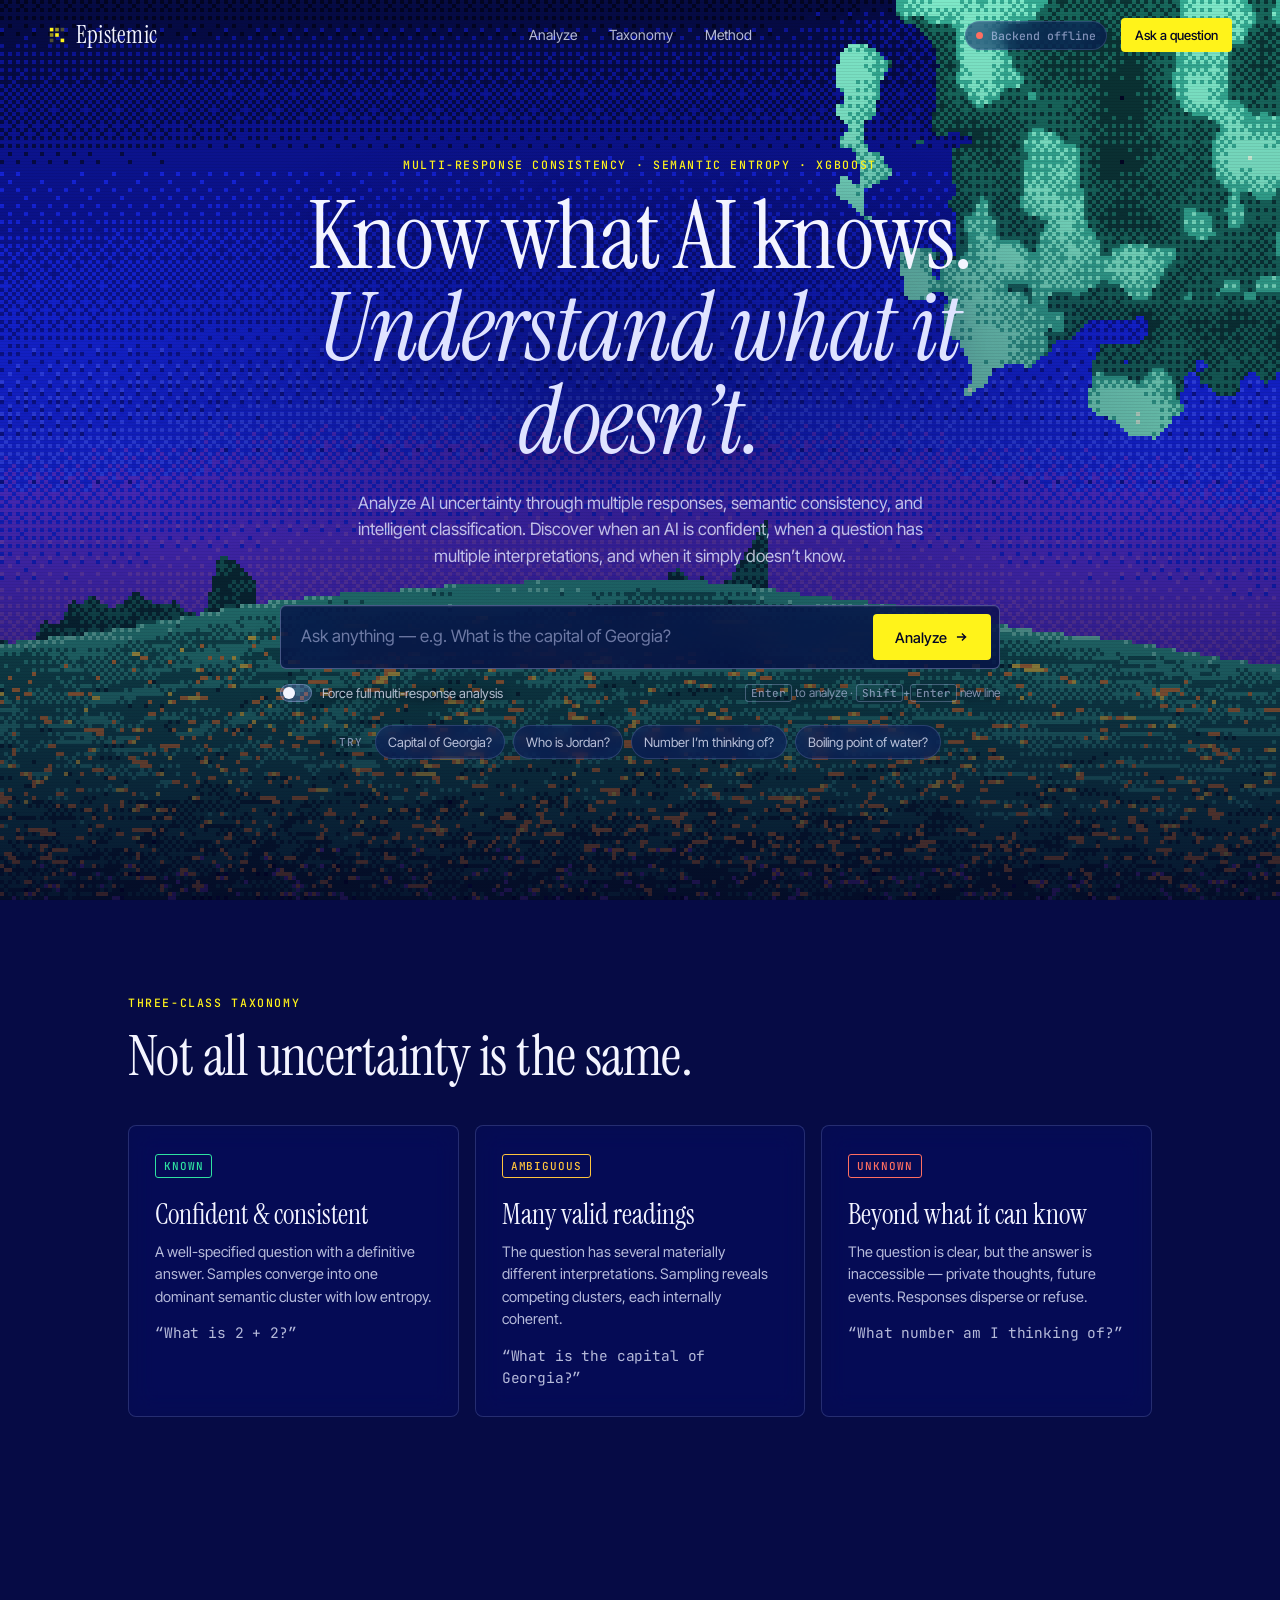
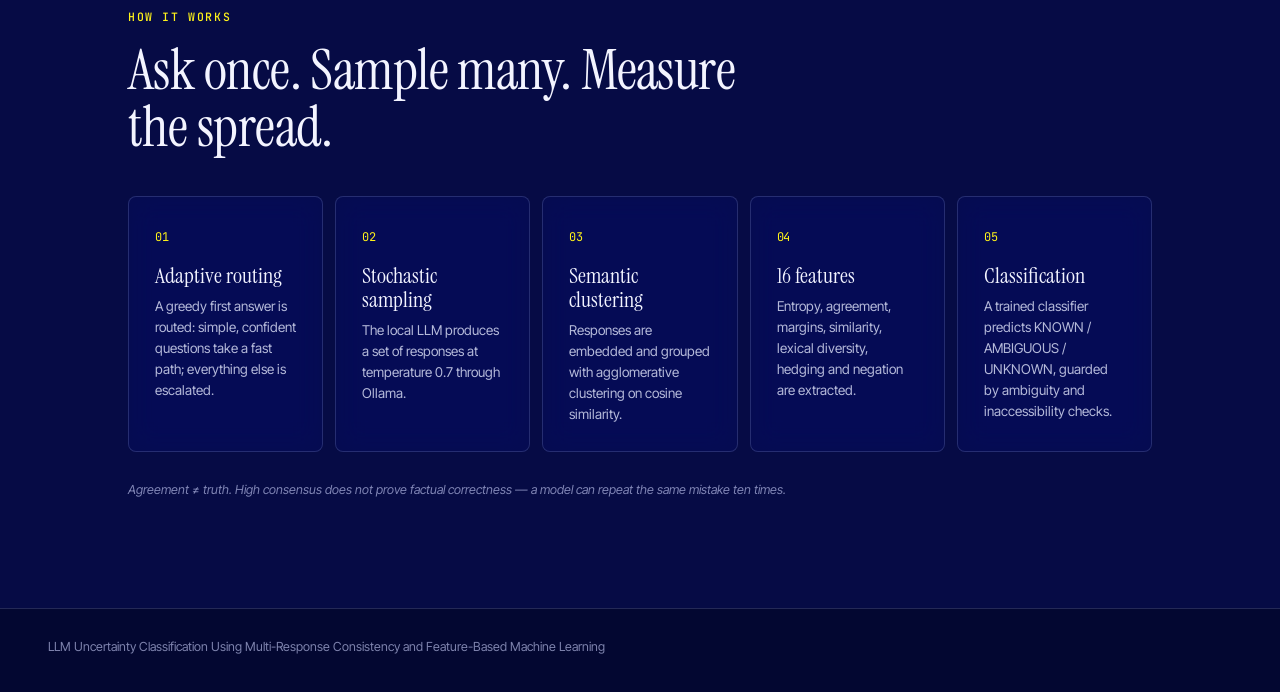
==== commit d33f90bd: "feat: ask for human clarification when the pipeline requires it The web UI now acts on the pipeline'" ====
--- a/webapp/static/index.html
+++ b/webapp/static/index.html
@@ -87,6 +87,7 @@
           </div>
           <p class="timer mono" id="timer">0.0s</p>
         </div>
+        <p class="loading-ctx small" id="loading-ctx" hidden></p>
         <ol class="steps" id="steps">
           <li>Generating responses</li>
           <li>Analyzing semantic consistency</li>
@@ -104,6 +105,9 @@
         <p class="muted small" id="error-help"></p>
         <button class="btn btn-ghost" id="error-retry" type="button">Try again</button>
       </div>
+
+      <!-- Clarification (shown only when the pipeline's HITL decision is pending on the user) -->
+      <div class="panel clarify" id="clarify" hidden></div>
 
       <!-- Results -->
       <div class="results" id="results" hidden></div>
--- a/webapp/static/styles.css
+++ b/webapp/static/styles.css
@@ -33,6 +33,7 @@
 }
 
 *, *::before, *::after { box-sizing: border-box; }
+[hidden] { display: none !important; }
 html { scroll-behavior: smooth; -webkit-text-size-adjust: 100%; }
 body {
   margin: 0;
@@ -340,6 +341,60 @@
 
 .actions { display: flex; gap: 10px; flex-wrap: wrap; justify-content: center; padding-top: 8px; }
 
+/* ---------- Clarification state ---------- */
+.loading-ctx { margin: 14px 0 0; color: var(--yellow); }
+.clarify { border-color: rgba(255, 197, 61, 0.38); background: linear-gradient(160deg, rgba(255, 197, 61, 0.07), var(--glass-strong) 45%); }
+.clarify-head { display: flex; flex-direction: column; gap: 14px; margin-bottom: 26px; }
+.clarify-head .eyebrow { margin: 0; color: var(--ambiguous); }
+.signals { display: flex; flex-wrap: wrap; gap: 8px; }
+.sig { display: inline-flex; align-items: baseline; gap: 8px; padding: 6px 10px; border: 1px solid var(--line); border-radius: 3px; background: rgba(0, 0, 30, 0.25); font: 500 11.5px var(--mono); animation: rise 0.6s var(--ease) both; }
+.sig:nth-child(2) { animation-delay: 60ms; } .sig:nth-child(3) { animation-delay: 120ms; } .sig:nth-child(4) { animation-delay: 180ms; }
+.sig-k { color: var(--muted); text-transform: uppercase; letter-spacing: 0.08em; font-size: 10.5px; }
+.sig-v { color: var(--ink); }
+.clarify-title { font: 400 clamp(32px, 4.4vw, 54px)/1.02 var(--serif); margin: 0 0 10px; letter-spacing: -0.01em; max-width: 20ch; animation: rise 0.8s var(--ease) both 80ms; }
+.clarify-sub { font: italic 400 clamp(20px, 2.2vw, 26px)/1.2 var(--serif); color: #dfe3ff; margin: 0 0 24px; animation: rise 0.8s var(--ease) both 160ms; }
+.clarify-q { margin: 0 0 12px; padding: 14px 16px; border-left: 3px solid var(--ambiguous); background: rgba(255, 197, 61, 0.06); display: flex; flex-direction: column; gap: 4px; font-size: 17px; overflow-wrap: anywhere; }
+.clarify-why { color: var(--ink-soft); margin: 0 0 26px; max-width: 70ch; }
+.clarify-options { display: grid; grid-template-columns: repeat(2, minmax(0, 1fr)); gap: 10px; margin-bottom: 18px; }
+.opt {
+  position: relative; display: flex; gap: 14px; align-items: flex-start; text-align: left; width: 100%;
+  padding: 16px 18px; border: 1px solid var(--line-strong); border-radius: 6px; background: rgba(10, 18, 110, 0.45); color: var(--ink);
+  cursor: pointer; animation: rise 0.6s var(--ease) both; animation-delay: calc(220ms + var(--i, 0) * 70ms);
+  transition: transform 0.4s var(--ease), border-color 0.3s, background 0.3s, box-shadow 0.4s var(--ease);
+}
+.opt:hover { transform: translateY(-3px); border-color: rgba(255, 243, 26, 0.55); background: rgba(20, 30, 140, 0.6); box-shadow: 0 18px 40px -24px rgba(0, 0, 30, 0.9); }
+.opt:active { transform: translateY(0) scale(0.985); }
+.opt[aria-checked="true"] { border-color: var(--yellow); background: rgba(255, 243, 26, 0.09); box-shadow: 0 0 0 3px rgba(255, 243, 26, 0.12), 0 18px 50px -24px rgba(255, 243, 26, 0.45); }
+.opt-check { flex: none; width: 16px; height: 16px; margin-top: 2px; border: 1px solid var(--line-strong); position: relative; transition: border-color 0.3s, background 0.3s; }
+.opt-check::after { content: ""; position: absolute; inset: 3px; background: var(--navy-950); transform: scale(0); transition: transform 0.35s var(--ease); }
+.opt[aria-checked="true"] .opt-check { background: var(--yellow); border-color: var(--yellow); }
+.opt[aria-checked="true"] .opt-check::after { transform: scale(1); }
+.opt-body { display: flex; flex-direction: column; gap: 4px; min-width: 0; }
+.opt-label { font: 400 21px/1.15 var(--serif); }
+.opt-detail { font-size: 13.5px; color: var(--ink-soft); }
+.opt-q { font-size: 11.5px; color: var(--muted); margin-top: 4px; overflow-wrap: anywhere; }
+.opt-other { border-style: dashed; }
+.clarify-custom { display: flex; flex-direction: column; gap: 8px; margin-bottom: 10px; cursor: text; }
+.clarify-field { display: block; border: 1px solid var(--line-strong); border-radius: 6px; background: rgba(4, 7, 50, 0.6); padding: 4px 14px; transition: border-color 0.35s var(--ease), box-shadow 0.45s var(--ease); }
+.clarify-field:hover { border-color: rgba(220, 225, 255, 0.5); }
+.clarify-field:focus-within { border-color: var(--yellow); box-shadow: 0 0 0 5px rgba(255, 243, 26, 0.08), 0 20px 60px -30px rgba(30, 50, 255, 0.8); }
+#clarify-text { width: 100%; resize: vertical; min-height: 48px; max-height: 160px; padding: 10px 0; background: transparent; border: 0; outline: none; color: var(--ink); font: 400 16px/1.45 var(--sans); }
+#clarify-text::placeholder { color: rgba(210, 216, 255, 0.45); }
+.clarify-preview { min-height: 1.4em; margin: 0 0 18px; color: var(--yellow); overflow-wrap: anywhere; }
+.clarify-actions { display: flex; flex-wrap: wrap; gap: 10px; }
+.clarify-actions .btn[disabled] { opacity: 0.45; cursor: not-allowed; filter: saturate(0.3); box-shadow: none; }
+.btn-arrow { display: inline-block; transition: transform 0.35s var(--ease); }
+.btn:not([disabled]):hover .btn-arrow { transform: translateX(3px); }
+.clarify-source { margin: 22px 0 0; }
+
+.clarified { border-color: rgba(47, 227, 161, 0.35); }
+.clar-flow { display: grid; grid-template-columns: minmax(0, 1fr) auto minmax(0, 1fr); gap: 16px; align-items: center; margin-bottom: 10px; }
+.clar-flow p { margin: 0; display: flex; flex-direction: column; gap: 4px; overflow-wrap: anywhere; }
+.clar-from > span:last-child { color: var(--ink-soft); text-decoration: line-through; text-decoration-color: rgba(255, 255, 255, 0.3); }
+.clar-to > span:last-child { font: 400 21px/1.2 var(--serif); }
+.clar-arrow { color: var(--known); font-size: 20px; }
+.notice.warn { border-color: rgba(255, 197, 61, 0.45); }
+
 /* ---------- Sections ---------- */
 .section { max-width: var(--maxw); margin: 0 auto; padding: 96px var(--gutter); scroll-margin-top: 60px; }
 .section-head { margin-bottom: 40px; max-width: 640px; }
@@ -392,7 +447,9 @@
   .nav-links { display: none; }
   .verdict { grid-template-columns: 1fr; }
   .verdict-main { border-right: 0; border-bottom: 1px solid var(--line); }
-  .two-col, .tax-grid, .responses { grid-template-columns: 1fr; }
+  .two-col, .tax-grid, .responses, .clarify-options { grid-template-columns: 1fr; }
+  .clar-flow { grid-template-columns: 1fr; }
+  .clar-arrow { transform: rotate(90deg); justify-self: start; }
   .method { grid-template-columns: repeat(2, minmax(0, 1fr)); }
 }
 @media (max-width: 560px) {
